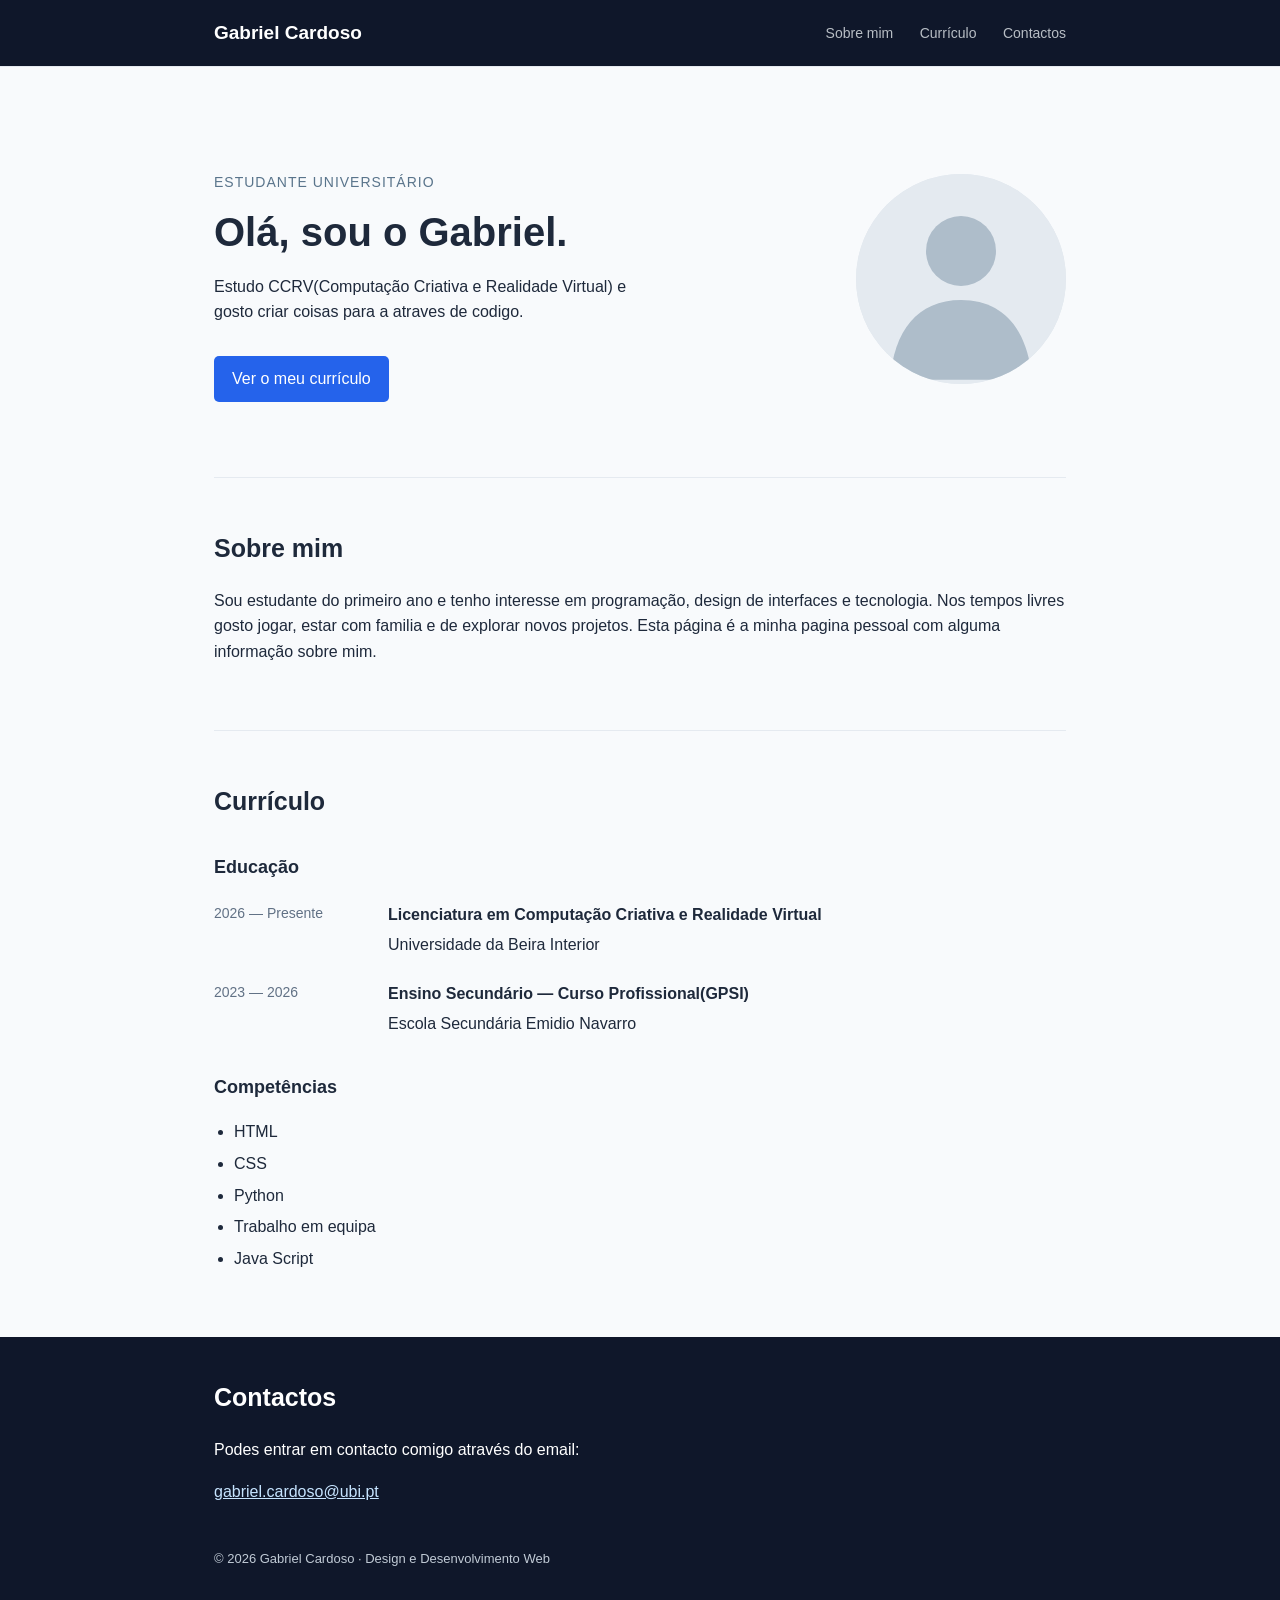
==== index.html @ fc3930fb "Add files via upload" ====
<!DOCTYPE html>
<html lang="pt-PT">
<head>
    <meta charset="UTF-8">
    <meta name="viewport" content="width=device-width, initial-scale=1.0">
    <title>Gabriel Cardoso | Página Pessoal</title>
    <link rel="stylesheet" href="style.css">
</head>
<body>
    <header>
        <div class="conteudo topo">
            <a class="nome-site" href="#inicio">Gabriel Cardoso</a>
            <nav aria-label="Menu principal">
                <a href="#sobre">Sobre mim</a>
                <a href="#cv">Currículo</a>
                <a href="#contactos">Contactos</a>
            </nav>
        </div>
    </header>

    <main class="conteudo">
        <!-- Apresentação -->
        <section id="inicio" class="apresentacao">
            <div>
                <p class="etiqueta">Estudante universitário</p>
                <h1>Olá, sou o Gabriel.</h1>
                <p>Estudo CCRV(Computação Criativa e Realidade Virtual) e gosto criar coisas para a atraves de codigo.</p>
                <a class="botao" href="#cv">Ver o meu currículo</a>
            </div>
            <!-- TODO: Atualizar a foto de perfil -->
            <img class="fotografia" src="perfil.svg" alt="Fotografia de perfil de Gabriel Cardoso">
        </section>

        <!-- Biografia -->
        <section id="sobre" class="secao">
            <h2>Sobre mim</h2>
            <p>Sou estudante do primeiro ano e tenho interesse em programação, design de interfaces e tecnologia. Nos tempos livres gosto jogar, estar com familia e de explorar novos projetos. Esta página é a minha pagina pessoal com alguma informação sobre mim.</p>
        </section>

        <!-- Currículo -->
        <section id="cv" class="secao">
            <h2>Currículo</h2>

            <h3>Educação</h3>
            <div class="item-cv">
                <span class="data">2026 — Presente</span>
                <div>
                    <h4>Licenciatura em Computação Criativa e Realidade Virtual</h4>
                    <p>Universidade da Beira Interior</p>
                </div>
            </div>
            <div class="item-cv">
                <span class="data">2023 — 2026</span>
                <div>
                    <h4>Ensino Secundário — Curso Profissional(GPSI)</h4>
                    <p>Escola Secundária Emidio Navarro</p>
                </div>
            </div>

            <h3>Competências</h3>
            <ul class="competencias">
                <li>HTML</li>
                <li>CSS</li>
                <li>Python</li>
                <li>Trabalho em equipa</li>
                <li>Java Script</li>
            </ul>
        </section>
    </main>

    <!-- Rodapé e contactos -->
    <footer id="contactos">
        <div class="conteudo">
            <h2>Contactos</h2>
            <p>Podes entrar em contacto comigo através do email:</p>
            <a href="mailto:gabriel.cardoso@ubi.pt">gabriel.cardoso@ubi.pt</a>
            <p class="nota">© 2026 Gabriel Cardoso · Design e Desenvolvimento Web</p>
        </div>
    </footer>
</body>
</html>
---- style.css ----
/* 1. Estilos gerais */
* {
    box-sizing: border-box;
}

html {
    scroll-behavior: smooth;
}

@import url('https://fonts.googleapis.com/css2?family=Inter:wght@400;500;600;700&display=swap');

body {
    margin: 0;
    font-family: 'Inter', Arial, sans-serif;
    color: #1e293b;
    background-color: #f8fafc;
    line-height: 1.6;
}

.conteudo {
    max-width: 900px;
    margin: 0 auto;
    padding: 0 24px;
}

a {
    color: #285c83;
}

/* 2. Menu */
header {
    background-color: #0f172a;
    border-bottom: 1px solid #e5eaf0;
}

.topo {
    display: flex;
    justify-content: space-between;
    align-items: center;
    padding-top: 18px;
    padding-bottom: 18px;
}

.nome-site {
    font-weight: bold;
    font-size: 19px;
    text-decoration: none;
    color: #ffffff;
}
.nome-site:hover{
    color:#b8b8b8;
}
nav a {
    margin-left: 22px;
    text-decoration: none;
    font-size: 14px;
    color:#b8bec5;
}

nav a:hover {
    text-decoration: underline;
    color:#ffffff;
}

/* 3. Apresentação e fotografia */
.apresentacao {
    display: flex;
    justify-content: space-between;
    align-items: center;
    gap: 50px;
    padding: 90px 0 75px;
}

.etiqueta {
    color: #59748b;
    font-size: 14px;
    text-transform: uppercase;
    letter-spacing: 1px;
}

h1 {
    font-size: 40px;
    line-height: 1.2;
    margin: 10px 0 18px;
}

.apresentacao p {
    max-width: 450px;
}

.fotografia {
    width: 210px;
    height: 210px;
    border-radius: 50%;
    object-fit: cover;
    background: #e4eaf0;
}

.botao {
    display: inline-block;
    background-color: #2563eb;
    color: white;
    text-decoration: none;
    padding: 10px 18px;
    margin-top: 15px;
    border-radius: 5px;
}

.botao:hover {
    background-color: #103ebe;
}

/* 4. Sobre mim e currículo */
.secao {
    border-top: 1px solid #e5eaf0;
    padding: 50px 0;
}

h2 {
    font-size: 25px;
    margin: 0 0 20px;
}

h3 {
    font-size: 18px;
    margin-top: 32px;
}

h4 {
    margin: 0;
    font-size: 16px;
}

.item-cv {
    display: flex;
    gap: 24px;
    margin: 20px 0;
}

.data {
    min-width: 150px;
    color: #617185;
    font-size: 14px;
}

.item-cv p {
    margin: 4px 0;
}

.competencias {
    padding-left: 20px;
}

.competencias li {
    margin-bottom: 6px;
}

/* 5. Rodapé */
footer {
    padding: 40px 0 25px;
    color: white;
    background-color: #0f172a;
}

footer a {
    color: #c6e4ff;
}

.nota {
    margin-top: 45px;
    font-size: 13px;
    color: #c1cbd6;
}

/* 6. Adaptação a ecrãs pequenos */
@media (max-width: 650px) {
    .topo, .apresentacao, .item-cv {
        flex-direction: column;
        align-items: flex-start;
    }

    nav a {
        margin: 0 18px 0 0;
    }

    .apresentacao {
        padding: 50px 0;
        gap: 25px;
    }

    h1 {
        font-size: 32px;
    }

    .fotografia {
        order: -1;
        width: 150px;
        height: 150px;
    }
}
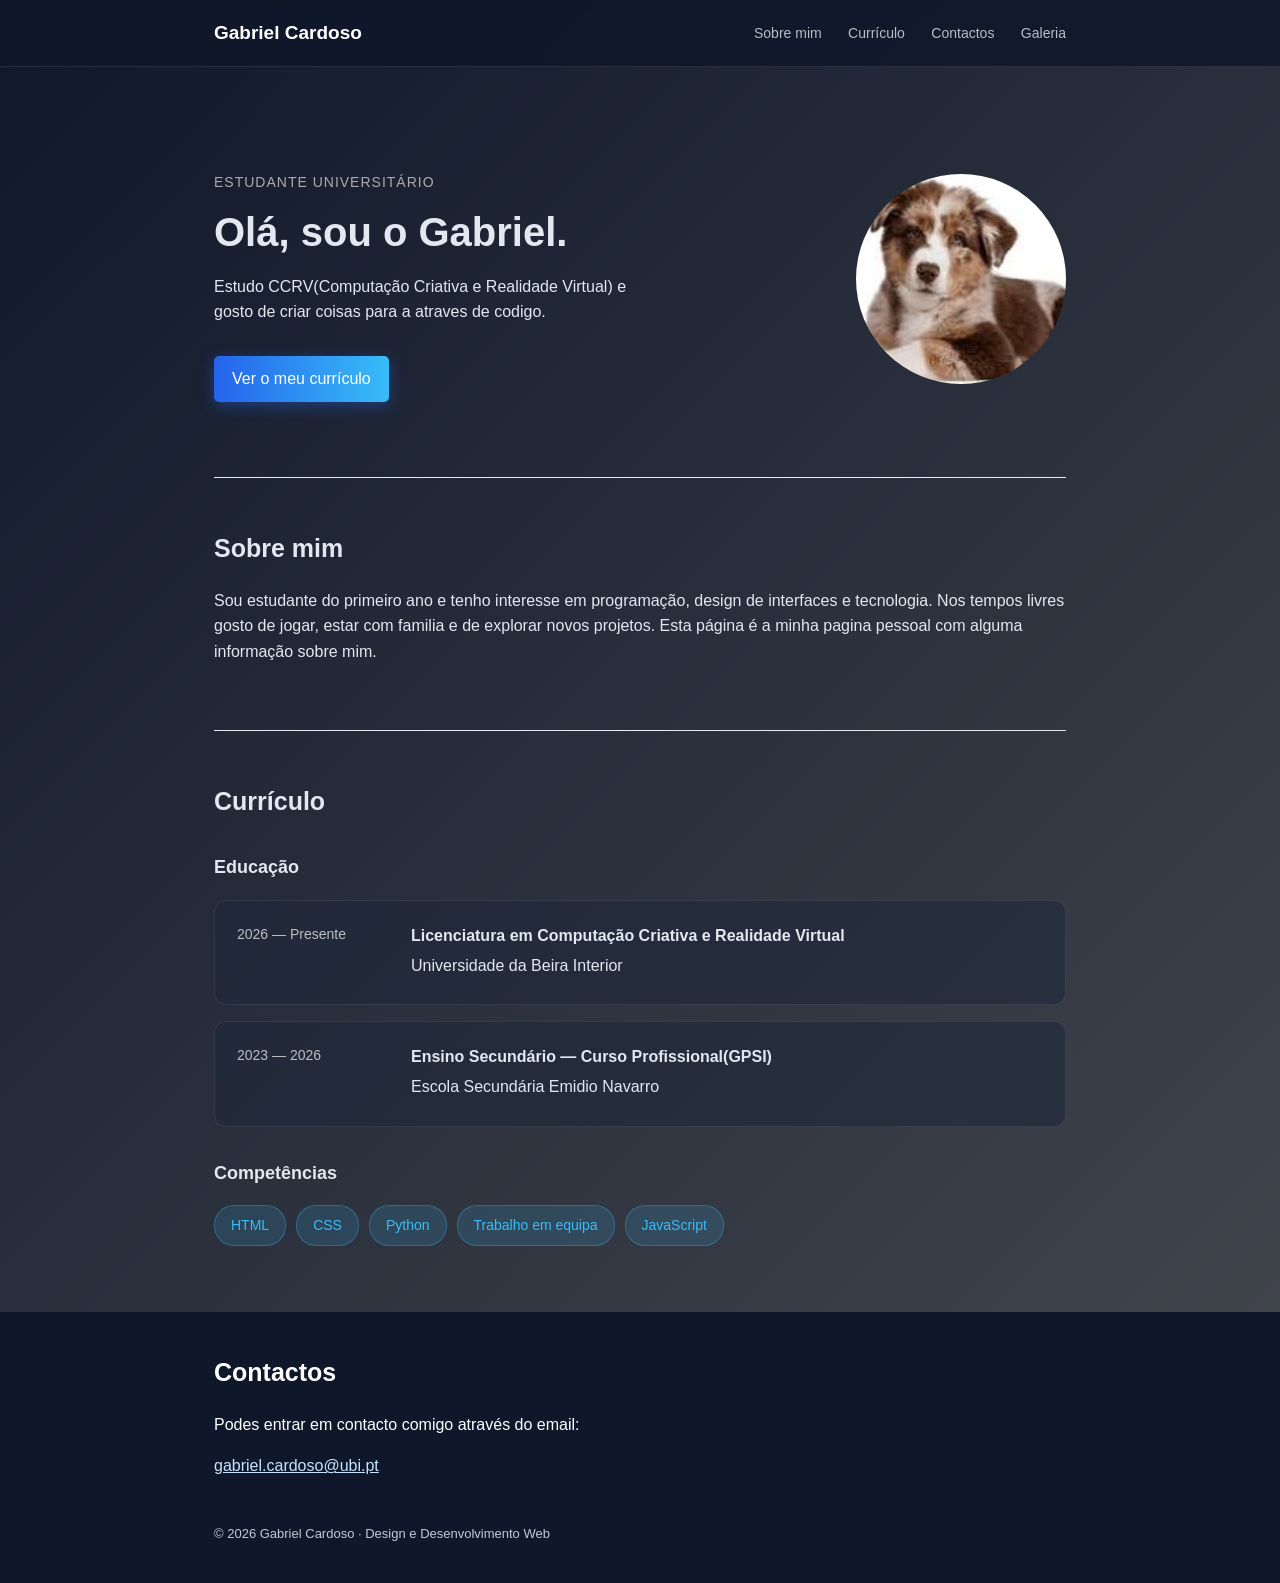
==== commit 8af27b8b: "Add files via upload" ====
--- a/index.html
+++ b/index.html
@@ -14,6 +14,7 @@
                 <a href="#sobre">Sobre mim</a>
                 <a href="#cv">Currículo</a>
                 <a href="#contactos">Contactos</a>
+                <a href="Galeria.html">Galeria</a>
             </nav>
         </div>
     </header>
@@ -24,17 +25,17 @@
             <div>
                 <p class="etiqueta">Estudante universitário</p>
                 <h1>Olá, sou o Gabriel.</h1>
-                <p>Estudo CCRV(Computação Criativa e Realidade Virtual) e gosto criar coisas para a atraves de codigo.</p>
+                <p>Estudo CCRV(Computação Criativa e Realidade Virtual) e gosto de criar coisas para a atraves de codigo.</p>
                 <a class="botao" href="#cv">Ver o meu currículo</a>
             </div>
             <!-- TODO: Atualizar a foto de perfil -->
-            <img class="fotografia" src="perfil.svg" alt="Fotografia de perfil de Gabriel Cardoso">
+            <img class="fotografia" src="Img/foto_perfil.jpg" alt="Fotografia de perfil de Gabriel Cardoso">
         </section>
 
         <!-- Biografia -->
         <section id="sobre" class="secao">
             <h2>Sobre mim</h2>
-            <p>Sou estudante do primeiro ano e tenho interesse em programação, design de interfaces e tecnologia. Nos tempos livres gosto jogar, estar com familia e de explorar novos projetos. Esta página é a minha pagina pessoal com alguma informação sobre mim.</p>
+            <p>Sou estudante do primeiro ano e tenho interesse em programação, design de interfaces e tecnologia. Nos tempos livres gosto de jogar, estar com familia e de explorar novos projetos. Esta página é a minha pagina pessoal com alguma informação sobre mim.</p>
         </section>
 
         <!-- Currículo -->
@@ -63,7 +64,7 @@
                 <li>CSS</li>
                 <li>Python</li>
                 <li>Trabalho em equipa</li>
-                <li>Java Script</li>
+                <li>JavaScript</li>
             </ul>
         </section>
     </main>
--- a/style.css
+++ b/style.css
@@ -12,8 +12,8 @@
 body {
     margin: 0;
     font-family: 'Inter', Arial, sans-serif;
-    color: #1e293b;
-    background-color: #f8fafc;
+    color: #e2e8f0;
+    background: linear-gradient(135deg, #0f172a 0%, #46494f 100%);
     line-height: 1.6;
 }
 
@@ -29,8 +29,12 @@
 
 /* 2. Menu */
 header {
-    background-color: #0f172a;
-    border-bottom: 1px solid #e5eaf0;
+    position: sticky;
+    top: 0;
+    z-index: 100;
+    background-color: rgba(15, 23, 42, 0.85);
+    backdrop-filter: blur(5px); 
+    border-bottom: 1px solid rgba(255, 255, 255, 0.1);
 }
 
 .topo {
@@ -48,7 +52,7 @@
     color: #ffffff;
 }
 .nome-site:hover{
-    color:#b8b8b8;
+    color:#38bdf8;
 }
 nav a {
     margin-left: 22px;
@@ -72,7 +76,7 @@
 }
 
 .etiqueta {
-    color: #59748b;
+    color: #ababab;
     font-size: 14px;
     text-transform: uppercase;
     letter-spacing: 1px;
@@ -94,20 +98,29 @@
     border-radius: 50%;
     object-fit: cover;
     background: #e4eaf0;
+    transition: transform 0.3s ease;
+}
+.fotografia:hover {
+    transform: scale(1.05); 
 }
 
 .botao {
     display: inline-block;
-    background-color: #2563eb;
+    background: linear-gradient(90deg, #2563eb, #38bdf8);
     color: white;
     text-decoration: none;
     padding: 10px 18px;
     margin-top: 15px;
     border-radius: 5px;
+    box-shadow: 0 4px 15px rgba(37, 99, 235, 0.4);
+    transition: transform 0.2s ease, box-shadow 0.2s ease;
 }
 
 .botao:hover {
-    background-color: #103ebe;
+    background: linear-gradient(90deg, #38bdf8, #2563eb);
+    color:  white;
+    transform: scale(1.05); 
+    
 }
 
 /* 4. Sobre mim e currículo */
@@ -116,6 +129,10 @@
     padding: 50px 0;
 }
 
+.secao-galeria {
+    border-top: 0;
+}
+
 h2 {
     font-size: 25px;
     margin: 0 0 20px;
@@ -134,12 +151,22 @@
 .item-cv {
     display: flex;
     gap: 24px;
-    margin: 20px 0;
+    margin: 16px 0;
+    background-color: rgba(30, 41, 59, 0.6); 
+    border: 1px solid rgba(255, 255, 255, 0.08); 
+    padding: 22px;
+    border-radius: 12px;
+    transition: transform 0.2s ease, border-color 0.2s ease;
+}
+
+.item-cv:hover {
+    transform: translateY(-3px);
+    border-color: #38bdf8; 
 }
 
 .data {
     min-width: 150px;
-    color: #617185;
+    color: #bbbec2;
     font-size: 14px;
 }
 
@@ -148,11 +175,29 @@
 }
 
 .competencias {
-    padding-left: 20px;
+    list-style: none;
+    padding: 0;
+    display: flex;
+    flex-wrap: wrap;
+    gap: 10px;
+    margin-top: 15px;
 }
 
 .competencias li {
-    margin-bottom: 6px;
+    background-color: rgba(56, 189, 248, 0.15);
+    color: #38bdf8;
+    border: 1px solid rgba(56, 189, 248, 0.3);
+    padding: 8px 16px;
+    border-radius: 20px;
+    font-size: 14px;
+    font-weight: 500;
+    transition: all 0.2s ease;
+}
+
+.competencias li:hover {
+    background-color: #38bdf8;
+    color: #0f172a;
+    transform: scale(1.05);
 }
 
 /* 5. Rodapé */
@@ -171,6 +216,43 @@
     font-size: 13px;
     color: #c1cbd6;
 }
+/* Estilos da Galeria */
+.grade-galeria {
+    display: grid;
+    grid-template-columns: repeat(auto-fit, minmax(250px, 1fr));
+    gap: 24px;
+    margin-top: 30px;
+}
+
+.cartao-galeria {
+    background-color: rgba(30, 41, 59, 0.6);
+    border: 1px solid rgba(255, 255, 255, 0.08);
+    border-radius: 12px;
+    overflow: hidden;
+    padding: 16px;
+    text-align: center;
+    transition: transform 0.3s ease, border-color 0.3s ease;
+}
+
+.cartao-galeria:hover {
+    transform: translateY(-5px);
+    border-color: #38bdf8;
+}
+
+.cartao-galeria img {
+    width: 100%;
+    height: 200px;
+    object-fit: cover;
+    border-radius: 8px;
+    margin-bottom: 12px;
+}
+
+.cartao-galeria p {
+    margin: 0;
+    color: #94a3b8;
+    font-size: 14px;
+    font-weight: 500;
+}
 
 /* 6. Adaptação a ecrãs pequenos */
 @media (max-width: 650px) {
